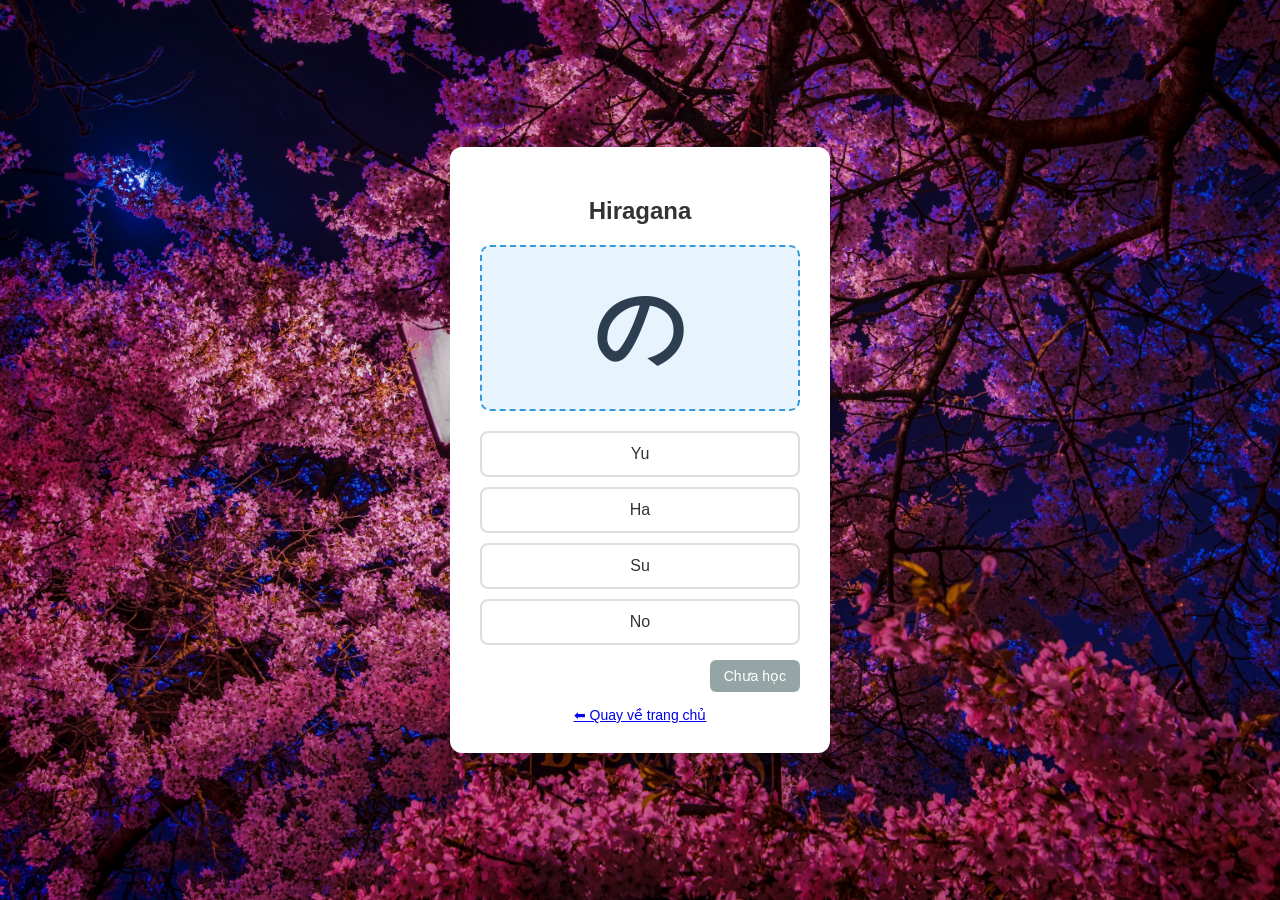
==== Hiragana.html @ 50180fe6 "Add files via upload" ====
<!DOCTYPE html>
<html lang="vi">
<head>
    <meta charset="UTF-8">
    <meta name="viewport" content="width=device-width, initial-scale=1.0">
    <title>J-Letters</title>
    <link rel="stylesheet" href="style.css">
</head>
<body>

    <div class="quiz-container">
        <h2>Hiragana</h2>
        
        <!-- Khu vực hiển thị "hình ảnh" của chữ cái (to, rõ) -->
        <div id="characterDisplay" class="char-box">
            あ
        </div>

        <!-- Các lựa chọn nghĩa (Đáp án) -->
        <div class="options-container">
            <button class="option-btn" onclick="checkAnswer(0)">Đang tải...</button>
            <button class="option-btn" onclick="checkAnswer(1)">Đang tải...</button>
            <button class="option-btn" onclick="checkAnswer(2)">Đang tải...</button>
            <button class="option-btn" onclick="checkAnswer(3)">Đang tải...</button>
        </div>

        <!-- Thông báo đúng/sai và nút qua câu tiếp theo -->
        <p id="resultMessage"></p>
        <button id="nextBtn" style="display: none;" onclick="nextQuestion()">Câu tiếp theo</button>

        <!-- NÚT "CHƯA HỌC" Ở GÓC DƯỚI BÊN PHẢI -->
        <div class="footer-action">
            <button id="skipBtn" onclick="nextQuestion()">Chưa học</button>
        </div>

        <!-- Liên kết quay về trang chủ -->
        <div style="margin-top: 15px; font-size: 14px; text-align: center;">
            <a href="index.html">⬅ Quay về trang chủ</a>
        </div>
    </div>
    

    <script src="script.js"></script>
</body>
</html>
---- style.css ----
body {
    font-family: Arial, sans-serif;
    background-image: url('BG-WEB.jpg');
    background-size: cover;                /* Ép ảnh phóng to phủ kín toàn bộ màn hình */
    background-position: center;           /* Căn tâm ảnh ra chính giữa */
    background-repeat: no-repeat;          /* Ngăn tình trạng ảnh bị lặp lại nhiều lần */
    display: flex;
    justify-content: center;
    align-items: center;
    height: 100vh;
    margin: 0;
}

.quiz-container {
    background: #ffffff;
    padding: 30px;
    border-radius: 12px;
    box-shadow: 0 4px 15px rgba(0,0,0,0.1);
    width: 320px;
    text-align: center;
}

h2 {
    margin-bottom: 20px;
    color: #333;
}

/* Khung hiển thị chữ to như hình ảnh */
.char-box {
    font-size: 90px;
    font-weight: bold;
    color: #2c3e50;
    background: #e8f4fd;
    border-radius: 10px;
    padding: 20px;
    margin-bottom: 20px;
    border: 2px dashed #3498db;
}

.options-container {
    display: flex;
    flex-direction: column;
    gap: 10px;
    margin-bottom: 15px;
}

.option-btn {
    padding: 12px;
    font-size: 16px;
    background-color: #ffffff;
    color: #333;
    border: 2px solid #ddd;
    border-radius: 8px;
    cursor: pointer;
    transition: all 0.2s;
}

.option-btn:hover {
    background-color: #f1f1f1;
    border-color: #3498db;
}

/* Hiệu ứng đúng / sai */
.option-btn.correct {
    background-color: #2ecc71 !important;
    color: white;
    border-color: #2ecc71;
}

.option-btn.wrong {
    background-color: #e74c3c !important;
    color: white;
    border-color: #e74c3c;
}

#resultMessage {
    font-weight: bold;
    margin: 10px 0;
}

#nextBtn {
    width: 100%;
    padding: 10px;
    background-color: #3498db;
    color: white;
    border: none;
    border-radius: 8px;
    font-size: 16px;
    cursor: pointer;
}

#nextBtn:hover {
    background-color: #2980b9;
}

/* Thêm CSS cho phần chứa nút Chưa học */
.footer-action {
    display: flex;
    justify-content: flex-end; /* Đẩy nội dung sang góc bên phải */
    margin-top: 15px;
}

#skipBtn {
    background-color: #95a5a6; /* Màu xám */
    color: white;
    border: none;
    padding: 8px 14px;
    border-radius: 6px;
    font-size: 14px;
    cursor: pointer;
    transition: background-color 0.2s;
}

#skipBtn:hover {
    background-color: #7f8c8d; /* Xám đậm hơn khi di chuột vào */
}
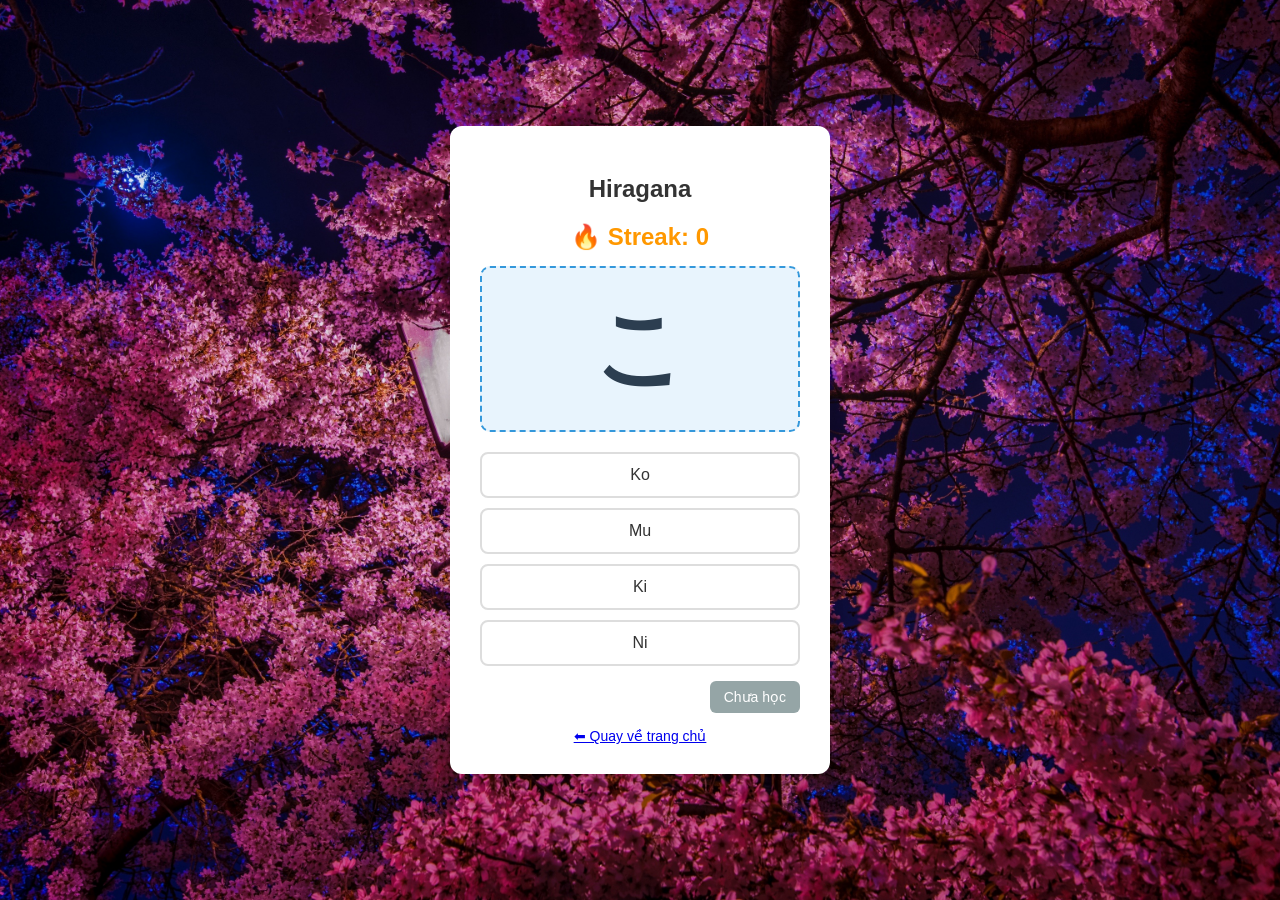
==== commit 77fafa05: "Add files via upload" ====
--- a/Hiragana.html
+++ b/Hiragana.html
@@ -10,6 +10,8 @@
 
     <div class="quiz-container">
         <h2>Hiragana</h2>
+        <div id="streakDisplay" style="font-size: 1.5rem; font-weight: bold; text-align: center; color: #ff9800; margin-bottom: 15px;">🔥 Streak: 0</div>
+
         
         <!-- Khu vực hiển thị "hình ảnh" của chữ cái (to, rõ) -->
         <div id="characterDisplay" class="char-box">
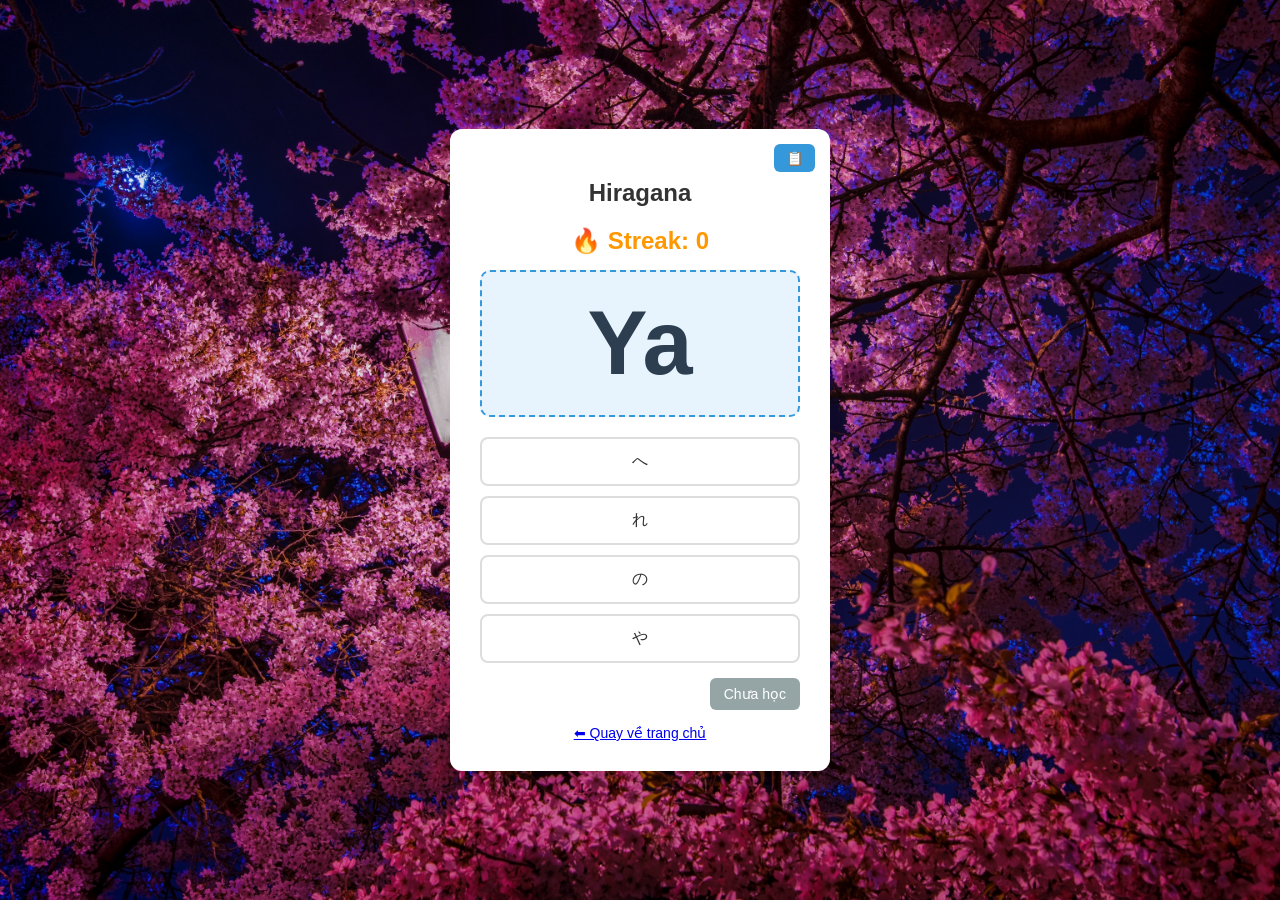
==== commit 45da8d58: "Add files via upload" ====
--- a/Hiragana.html
+++ b/Hiragana.html
@@ -8,8 +8,15 @@
 </head>
 <body>
 
-    <div class="quiz-container">
+<div class="quiz-container" style="position: relative;">
+        
+<!-- NÚT MỞ BẢNG CHỮ CÁI GÓC TRÊN BÊN PHẢI (Không ảnh hưởng đến chữ ở giữa) -->
+        <button onclick="openTableModal()" style="position: absolute; top: 15px; right: 15px; background: #3498db; border: none; color: white; padding: 6px 12px; border-radius: 6px; cursor: pointer; font-size: 14px;" title="Xem bảng chữ cái">
+            📋
+        </button>
+
         <h2>Hiragana</h2>
+
         <div id="streakDisplay" style="font-size: 1.5rem; font-weight: bold; text-align: center; color: #ff9800; margin-bottom: 15px;">🔥 Streak: 0</div>
 
         
@@ -40,8 +47,23 @@
             <a href="index.html">⬅ Quay về trang chủ</a>
         </div>
     </div>
+
+
+    <!-- Khung Modal hiển thị bảng chữ cái -->
+<div id="tableModal" style="display: none; position: fixed; top: 0; left: 0; width: 100%; height: 100%; background: rgba(0,0,0,0.7); z-index: 1000; justify-content: center; align-items: center;">
+    <div style="background: white; padding: 20px; border-radius: 10px; max-width: 90%; max-height: 90%; text-align: center; position: relative;">
+        <!-- Nút đóng cửa sổ -->
+        <button onclick="closeTableModal()" style="position: absolute; top: 10px; right: 10px; background: #e74c3c; color: white; border: none; padding: 5px 10px; border-radius: 50%; cursor: pointer; font-weight: bold;">✕</button>
+        
+        <h3 style="margin-top: 0; color: #333;">Bảng Chữ Cái Hiragana</h3>
+        
+        <!-- Đường dẫn tới ảnh bảng chữ cái của bạn (Thay chữ 'duong-dan-anh.jpg' bằng tên file ảnh của bạn) -->
+        <img src="hiraganatable.png" alt="Bảng chữ cái Hiragana" style="max-width: 100%; max-height: 70vh; border-radius: 5px; margin-top: 10px;">
+    </div>
+</div>
     
 
     <script src="script.js"></script>
 </body>
-</html>+</html>
+
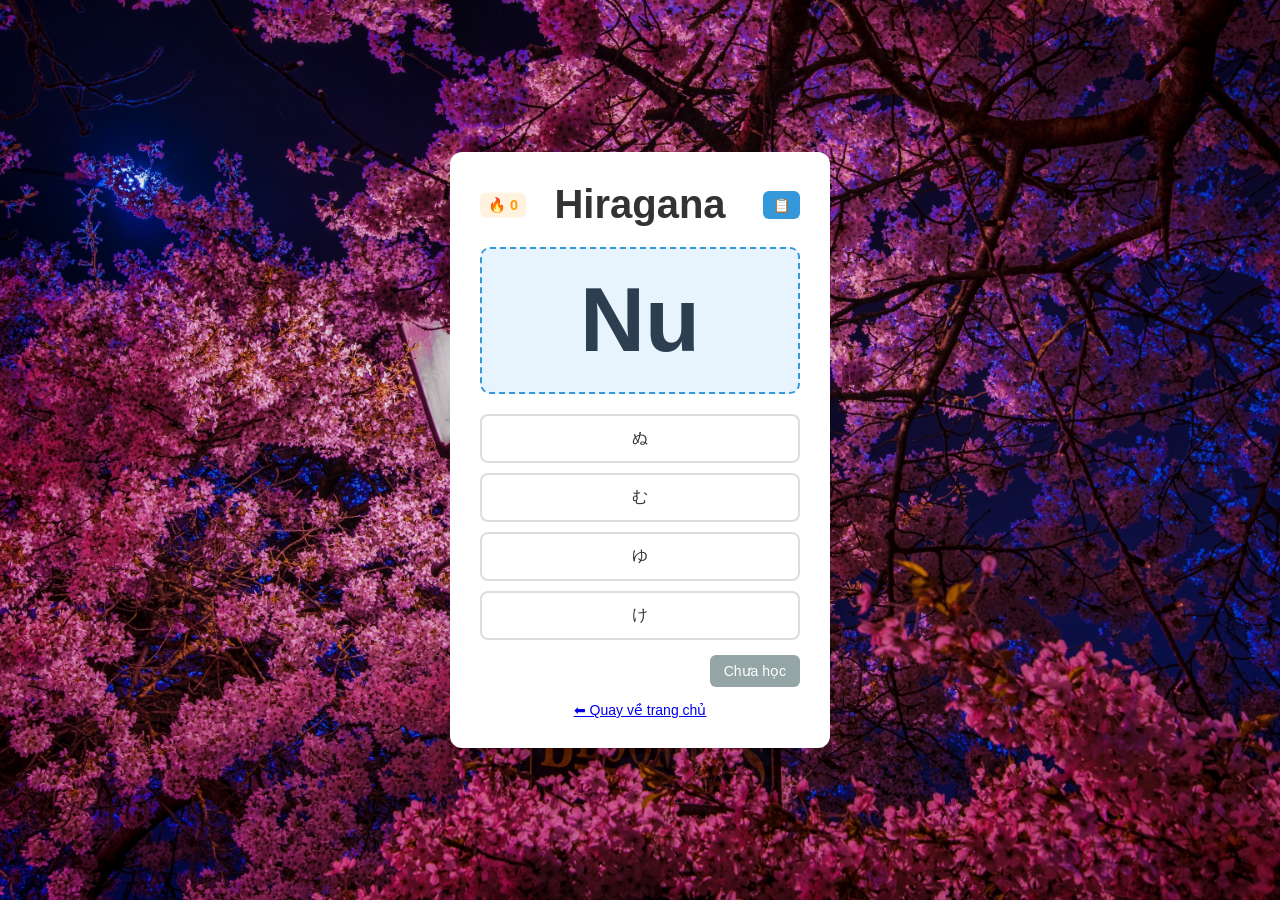
==== commit 9d7c491d: "Add files via upload" ====
--- a/Hiragana.html
+++ b/Hiragana.html
@@ -10,15 +10,22 @@
 
 <div class="quiz-container" style="position: relative;">
         
-<!-- NÚT MỞ BẢNG CHỮ CÁI GÓC TRÊN BÊN PHẢI (Không ảnh hưởng đến chữ ở giữa) -->
-        <button onclick="openTableModal()" style="position: absolute; top: 15px; right: 15px; background: #3498db; border: none; color: white; padding: 6px 12px; border-radius: 6px; cursor: pointer; font-size: 14px;" title="Xem bảng chữ cái">
+<!-- KHU VỰC TIÊU ĐỀ, STREAK VÀ NÚT BẢNG CHỮ -->
+    <div style="position: relative; text-align: center; margin-bottom: 20px; min-height: 40px;">
+        
+        <!-- STREAK NHỎ Ở GÓC TRÁI -->
+        <div id="streakDisplay" style="position: absolute; left: 0; top: 50%; transform: translateY(-50%); font-size: 0.9rem; font-weight: bold; color: #ff9800; background: #fff3e0; padding: 4px 8px; border-radius: 6px;">
+            🔥 0
+        </div>
+
+        <!-- TIÊU ĐỀ NẰM CHÍNH GIỮA -->
+        <h2 style="margin: 0; font-size: 40px; font-weight: bold;">Hiragana</h2>
+        
+        <!-- NÚT BẢNG CHỮ Ở GÓC PHẢI -->
+        <button onclick="openTableModal()" style="position: absolute; right: 0; top: 50%; transform: translateY(-50%); background: #3498db; border: none; color: white; padding: 6px 10px; border-radius: 6px; cursor: pointer; font-size: 14px;" title="Xem bảng chữ cái">
             📋
         </button>
-
-        <h2>Hiragana</h2>
-
-        <div id="streakDisplay" style="font-size: 1.5rem; font-weight: bold; text-align: center; color: #ff9800; margin-bottom: 15px;">🔥 Streak: 0</div>
-
+    </div>
         
         <!-- Khu vực hiển thị "hình ảnh" của chữ cái (to, rõ) -->
         <div id="characterDisplay" class="char-box">
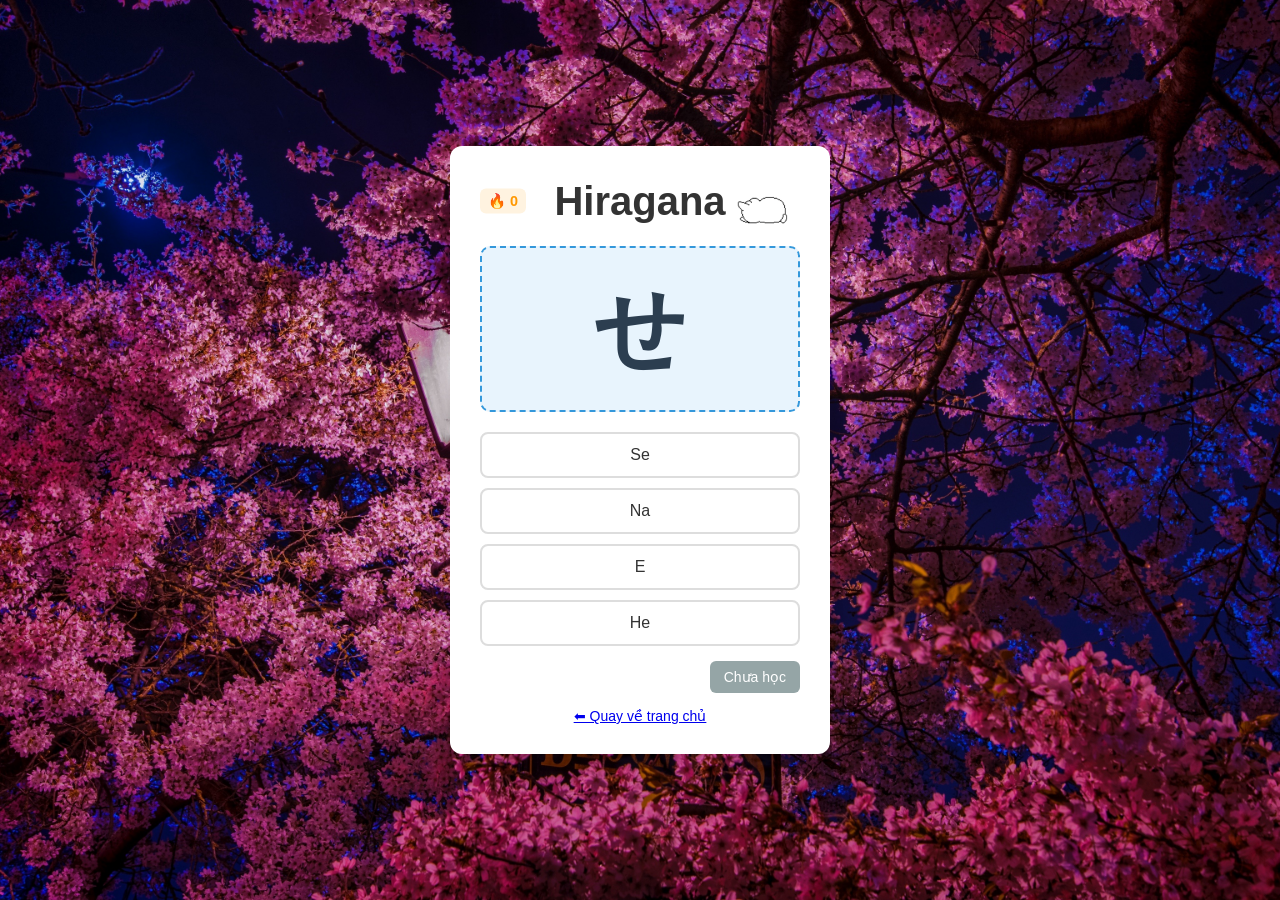
==== commit 37b987f0: "Add files via upload" ====
--- a/Hiragana.html
+++ b/Hiragana.html
@@ -11,7 +11,7 @@
 <div class="quiz-container" style="position: relative;">
         
 <!-- KHU VỰC TIÊU ĐỀ, STREAK VÀ NÚT BẢNG CHỮ -->
-    <div style="position: relative; text-align: center; margin-bottom: 20px; min-height: 40px;">
+    <div style="position: relative; text-align: center; margin-bottom: 20px; min-height: 50px; display: flex; align-items: center; justify-content: center;">
         
         <!-- STREAK NHỎ Ở GÓC TRÁI -->
         <div id="streakDisplay" style="position: absolute; left: 0; top: 50%; transform: translateY(-50%); font-size: 0.9rem; font-weight: bold; color: #ff9800; background: #fff3e0; padding: 4px 8px; border-radius: 6px;">
@@ -21,9 +21,9 @@
         <!-- TIÊU ĐỀ NẰM CHÍNH GIỮA -->
         <h2 style="margin: 0; font-size: 40px; font-weight: bold;">Hiragana</h2>
         
-        <!-- NÚT BẢNG CHỮ Ở GÓC PHẢI -->
-        <button onclick="openTableModal()" style="position: absolute; right: 0; top: 50%; transform: translateY(-50%); background: #3498db; border: none; color: white; padding: 6px 10px; border-radius: 6px; cursor: pointer; font-size: 14px;" title="Xem bảng chữ cái">
-            📋
+        <!-- NÚT BẤM DÙNG ẢNH GIF Ở GÓC PHẢI (Đã thêm căn giữa theo chiều dọc) -->
+        <button onclick="openTableModal()" style="position: absolute; right: 0; top: 50%; transform: translateY(-50%); background: transparent; border: none; cursor: pointer; padding: 0; display: flex; align-items: center;" title="Xem bảng chữ cái">
+            <img src="icon-bang.gif" alt="Bảng chữ" style="width: 65px; height: 70px; object-fit: contain; display: block;">
         </button>
     </div>
         
